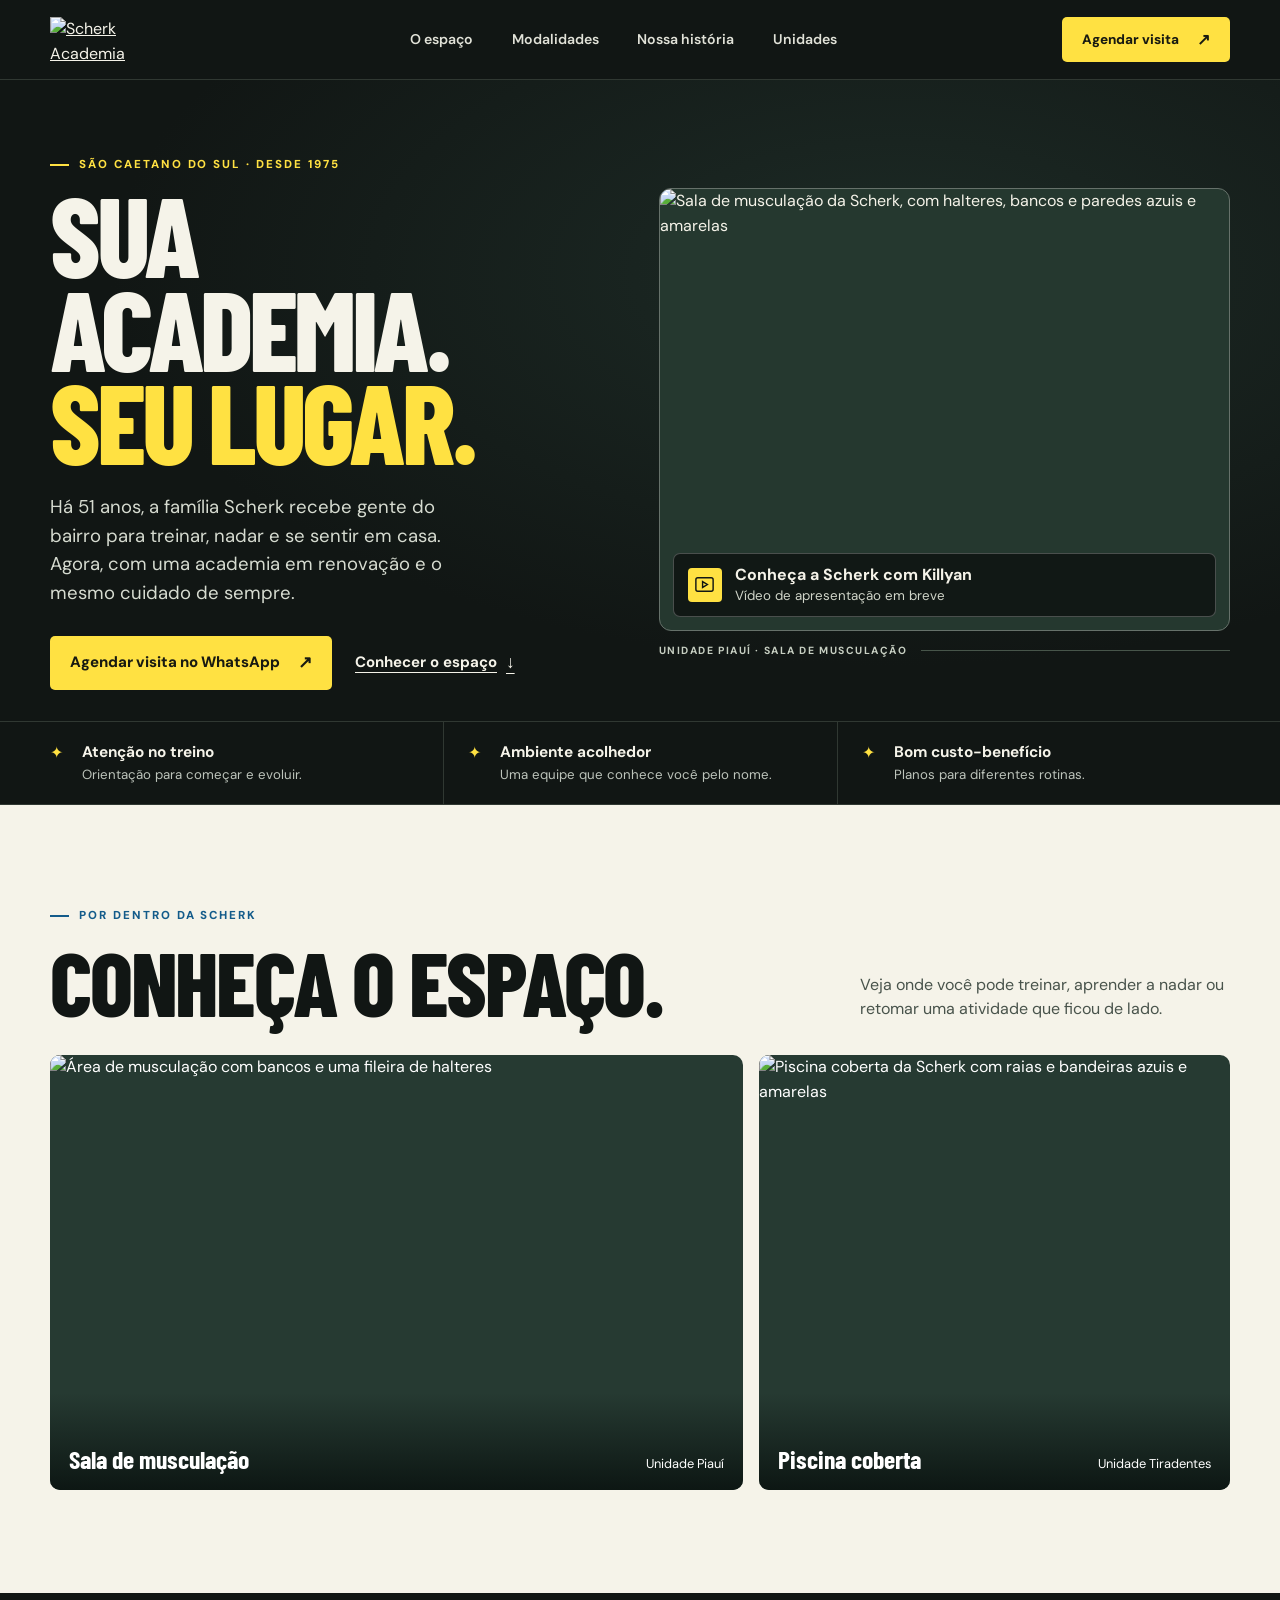
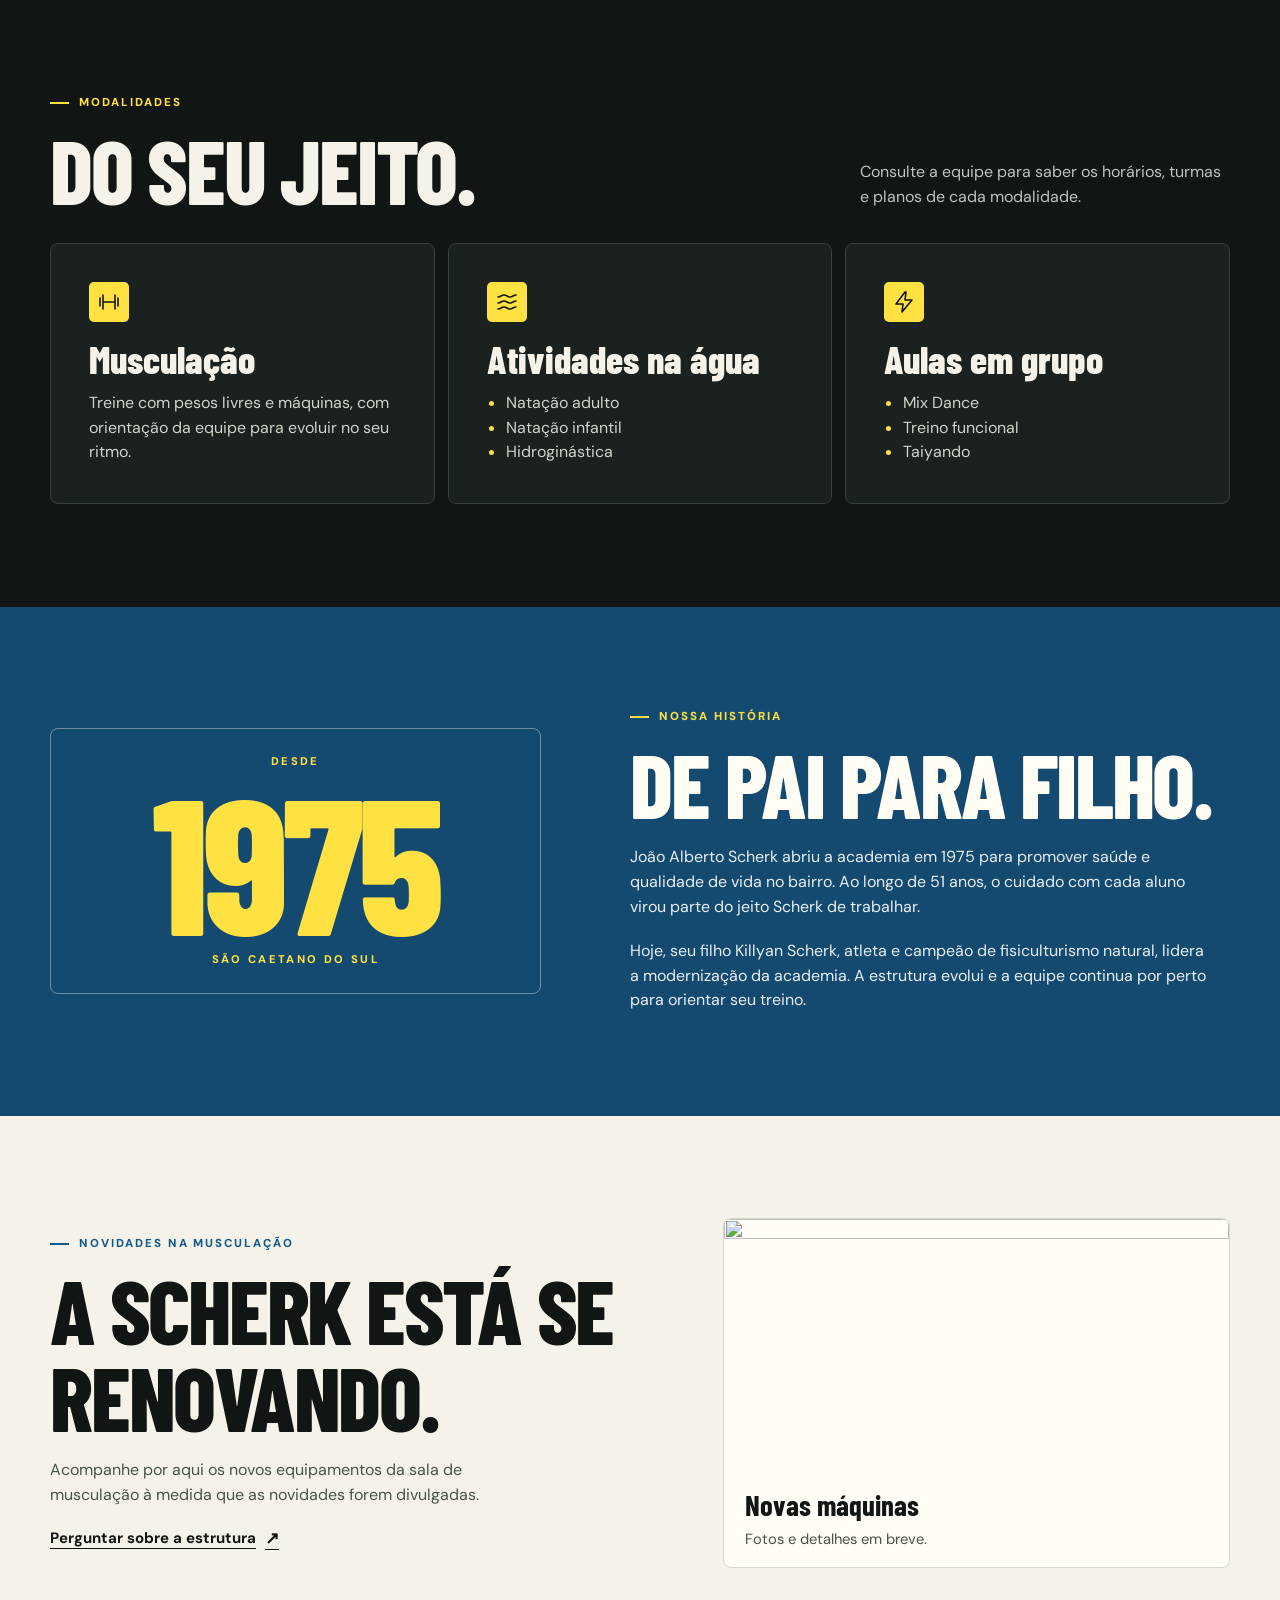
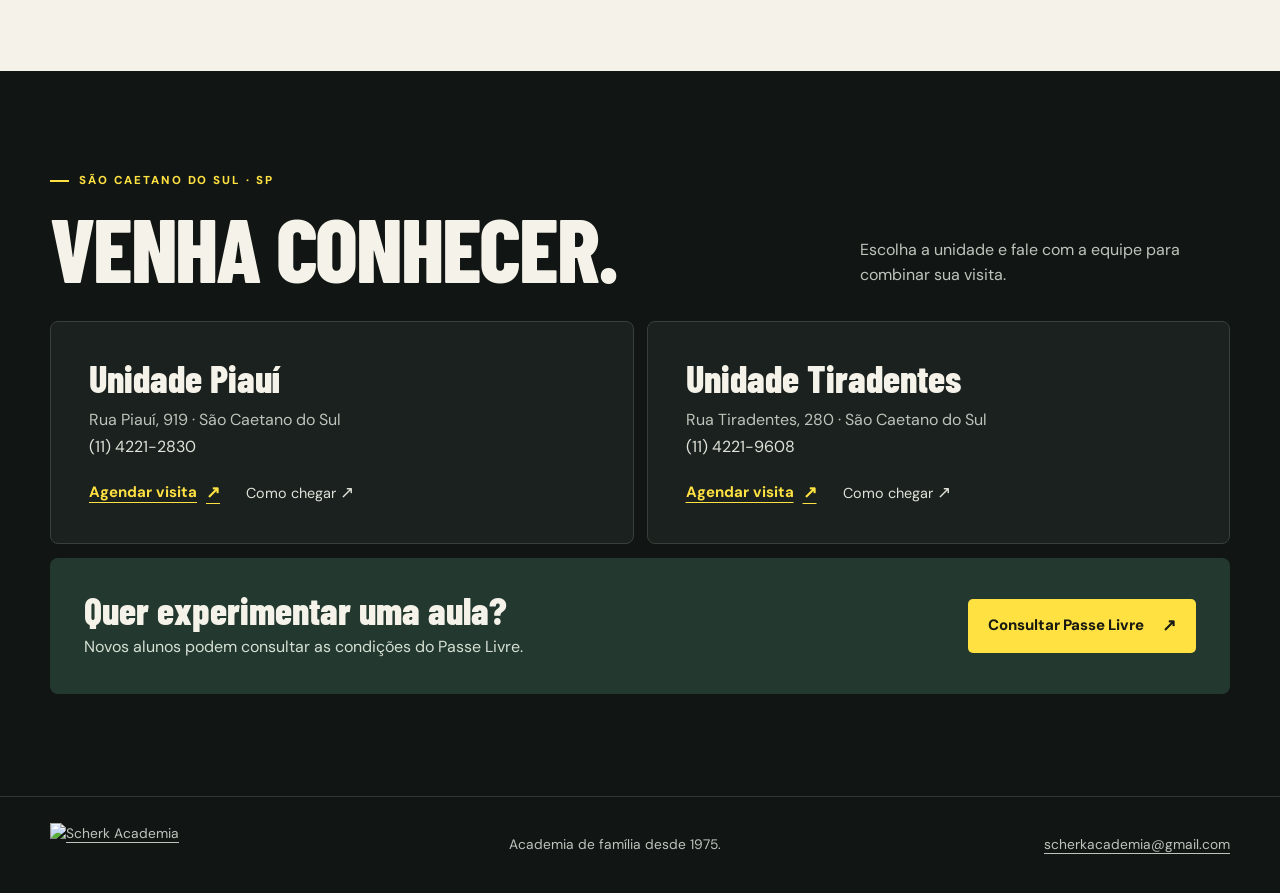
==== index.html @ b75d1e6e "Cria o novo site da Scherk Academia" ====
<!doctype html>
<html lang="pt-BR">
<head>
  <meta charset="utf-8">
  <meta name="viewport" content="width=device-width, initial-scale=1">
  <meta name="theme-color" content="#111614">
  <title>Scherk Academia | Musculação e natação em São Caetano do Sul</title>
  <meta name="description" content="Academia de família em São Caetano do Sul desde 1975. Conheça a musculação, a natação e as aulas da Scherk e agende sua visita pelo WhatsApp.">
  <meta property="og:type" content="website">
  <meta property="og:locale" content="pt_BR">
  <meta property="og:title" content="Scherk Academia | Desde 1975 em São Caetano do Sul">
  <meta property="og:description" content="Uma academia de família que está se renovando. Conheça nossas unidades e agende uma visita.">
  <meta property="og:image" content="https://static.wixstatic.com/media/550420_2402b75ae87f49819c09775527594ab7~mv2.jpg">
  <link rel="icon" href="./assets/favicon.svg" type="image/svg+xml">
  <link rel="preconnect" href="https://static.wixstatic.com">
  <link rel="preconnect" href="https://fonts.googleapis.com">
  <link rel="preconnect" href="https://fonts.gstatic.com" crossorigin>
  <link href="https://fonts.googleapis.com/css2?family=Barlow+Condensed:wght@600;700;800&family=DM+Sans:wght@400;500;600;700&display=swap" rel="stylesheet">
  <link rel="stylesheet" href="./styles.css">
  <script src="./site.js" defer></script>
  <script type="application/ld+json">
  {
    "@context": "https://schema.org",
    "@type": "Organization",
    "name": "Scherk Academia",
    "foundingDate": "1975",
    "telephone": "+55-11-93349-0913",
    "email": "scherkacademia@gmail.com",
    "department": [
      {"@type":"ExerciseGym","name":"Scherk Academia — Unidade Piauí","telephone":"+55-11-4221-2830","address":{"@type":"PostalAddress","streetAddress":"Rua Piauí, 919","addressLocality":"São Caetano do Sul","addressRegion":"SP","addressCountry":"BR"}},
      {"@type":"SportsActivityLocation","name":"Scherk Academia — Unidade Tiradentes","telephone":"+55-11-4221-9608","address":{"@type":"PostalAddress","streetAddress":"Rua Tiradentes, 280","addressLocality":"São Caetano do Sul","addressRegion":"SP","addressCountry":"BR"}}
    ]
  }
  </script>
</head>
<body>
  <a class="skip" href="#conteudo">Pular para o conteúdo</a>
  <header class="header" id="topo">
    <div class="wrap header-inner">
      <a class="brand" href="#topo" aria-label="Scherk Academia, início">
        <img src="https://static.wixstatic.com/media/550420_f7caaea7220e4ee3b00e66db34a24c5b~mv2.png/v1/crop/x_212,y_136,w_1082,h_353/fill/w_350,h_115,al_c,q_85/2.png" width="350" height="115" alt="Scherk Academia">
      </a>
      <nav aria-label="Navegação principal">
        <a href="#espaco">O espaço</a><a href="#modalidades">Modalidades</a><a href="#historia">Nossa história</a><a href="#unidades">Unidades</a>
      </nav>
      <a class="button button-small" href="https://wa.me/5511933490913?text=Oi%21%20Gostaria%20de%20agendar%20uma%20visita%20%C3%A0%20Scherk%20Academia." target="_blank" rel="noopener">Agendar visita <span aria-hidden="true">↗</span></a>
    </div>
  </header>
  <main id="conteudo">
    <section class="hero" aria-labelledby="hero-title">
      <div class="wrap hero-grid">
        <div class="hero-copy">
          <p class="eyebrow"><span></span> São Caetano do Sul · Desde 1975</p>
          <h1 id="hero-title">Sua academia.<br><em>Seu lugar.</em></h1>
          <p class="hero-description">Há 51 anos, a família Scherk recebe gente do bairro para treinar, nadar e se sentir em casa. Agora, com uma academia em renovação e o mesmo cuidado de sempre.</p>
          <div class="hero-actions">
            <a class="button" href="https://wa.me/5511933490913?text=Oi%21%20Gostaria%20de%20agendar%20uma%20visita%20%C3%A0%20Scherk%20Academia." target="_blank" rel="noopener">Agendar visita no WhatsApp <span aria-hidden="true">↗</span></a>
            <a class="text-link" href="#espaco">Conhecer o espaço <span aria-hidden="true">↓</span></a>
          </div>
        </div>
        <div class="hero-visual">
          <div class="hero-frame" id="apresentacao">
            <img class="hero-photo" src="https://static.wixstatic.com/media/550420_2402b75ae87f49819c09775527594ab7~mv2.jpg/v1/fill/w_1280,h_1050,al_c,q_85/academia.jpg" width="1280" height="1050" alt="Sala de musculação da Scherk, com halteres, bancos e paredes azuis e amarelas" fetchpriority="high">
            <!-- Para exibir o vídeo, siga as instruções do README. -->
            <template id="video-template">
              <video class="intro-video" controls playsinline preload="none" poster="https://static.wixstatic.com/media/550420_2402b75ae87f49819c09775527594ab7~mv2.jpg/v1/fill/w_1280,h_1050,al_c,q_85/academia.jpg" aria-label="Apresentação da Scherk Academia com Killyan Scherk"></video>
            </template>
            <div class="video-caption">
              <span class="film-icon" aria-hidden="true"><svg viewBox="0 0 24 24" fill="none" stroke="currentColor" stroke-width="1.5"><rect x="3" y="5" width="18" height="14" rx="2"/><path d="m10 9 5 3-5 3z"/></svg></span>
              <div><strong>Conheça a Scherk com Killyan</strong><small>Vídeo de apresentação em breve</small></div>
            </div>
          </div>
          <div class="frame-label"><span>Unidade Piauí · Sala de musculação</span><span class="frame-rule" aria-hidden="true"></span></div>
        </div>
      </div>
    </section>
    <div class="benefits" aria-label="Diferenciais da Scherk">
      <div class="wrap benefit-grid">
        <div><span aria-hidden="true">✦</span><strong>Atenção no treino</strong><p>Orientação para começar e evoluir.</p></div>
        <div><span aria-hidden="true">✦</span><strong>Ambiente acolhedor</strong><p>Uma equipe que conhece você pelo nome.</p></div>
        <div><span aria-hidden="true">✦</span><strong>Bom custo-benefício</strong><p>Planos para diferentes rotinas.</p></div>
      </div>
    </div>
    <section class="space light section" id="espaco" aria-labelledby="space-title">
      <div class="wrap">
        <div class="section-head">
          <div><p class="eyebrow"><span></span> Por dentro da Scherk</p><h2 id="space-title">Conheça o espaço.</h2></div>
          <p>Veja onde você pode treinar, aprender a nadar ou retomar uma atividade que ficou de lado.</p>
        </div>
        <div class="photo-grid">
          <figure class="photo-card">
            <img src="https://static.wixstatic.com/media/550420_2402b75ae87f49819c09775527594ab7~mv2.jpg/v1/fill/w_1100,h_720,al_c,q_85/musculacao.jpg" width="1100" height="720" loading="lazy" alt="Área de musculação com bancos e uma fileira de halteres">
            <figcaption><strong>Sala de musculação</strong><span>Unidade Piauí</span></figcaption>
          </figure>
          <figure class="photo-card">
            <img src="https://static.wixstatic.com/media/550420_b3ed6f62c8084f2587fec3aef35cc84f~mv2_d_1920_1275_s_2.jpg/v1/fill/w_920,h_720,al_c,q_85/piscina.jpg" width="920" height="720" loading="lazy" alt="Piscina coberta da Scherk com raias e bandeiras azuis e amarelas">
            <figcaption><strong>Piscina coberta</strong><span>Unidade Tiradentes</span></figcaption>
          </figure>
        </div>
      </div>
    </section>
    <section class="section activities" id="modalidades" aria-labelledby="activities-title">
      <div class="wrap">
        <div class="section-head">
          <div><p class="eyebrow"><span></span> Modalidades</p><h2 id="activities-title">Do seu jeito.</h2></div>
          <p>Consulte a equipe para saber os horários, turmas e planos de cada modalidade.</p>
        </div>
        <div class="activity-grid">
          <article><div class="activity-icon" aria-hidden="true"><svg viewBox="0 0 24 24" fill="none" stroke="currentColor" stroke-width="1.6" stroke-linecap="round" stroke-linejoin="round"><path d="M6 5v14M3 8v8m15-11v14m3-11v8M6 12h12"/></svg></div><h3>Musculação</h3><p>Treine com pesos livres e máquinas, com orientação da equipe para evoluir no seu ritmo.</p></article>
          <article><div class="activity-icon" aria-hidden="true"><svg viewBox="0 0 24 24" fill="none" stroke="currentColor" stroke-width="1.6" stroke-linecap="round"><path d="M3 7c3 0 3-2 6-2s3 2 6 2 3-2 6-2M3 13c3 0 3-2 6-2s3 2 6 2 3-2 6-2M3 19c3 0 3-2 6-2s3 2 6 2 3-2 6-2"/></svg></div><h3>Atividades na água</h3><ul><li>Natação adulto</li><li>Natação infantil</li><li>Hidroginástica</li></ul></article>
          <article><div class="activity-icon" aria-hidden="true"><svg viewBox="0 0 24 24" fill="none" stroke="currentColor" stroke-width="1.6" stroke-linecap="round" stroke-linejoin="round"><path d="m13 2-9 12h7l-1 8 10-12h-7l1-8z"/></svg></div><h3>Aulas em grupo</h3><ul><li>Mix Dance</li><li>Treino funcional</li><li>Taiyando</li></ul></article>
        </div>
      </div>
    </section>
    <section class="section story" id="historia" aria-labelledby="story-title">
      <div class="wrap story-grid">
        <div class="heritage"><span>Desde</span><strong>1975</strong><span>São Caetano do Sul</span></div>
        <div>
          <p class="eyebrow"><span></span> Nossa história</p>
          <h2 id="story-title">De pai para filho.</h2>
          <p>João Alberto Scherk abriu a academia em 1975 para promover saúde e qualidade de vida no bairro. Ao longo de 51 anos, o cuidado com cada aluno virou parte do jeito Scherk de trabalhar.</p>
          <p>Hoje, seu filho Killyan Scherk, atleta e campeão de fisiculturismo natural, lidera a modernização da academia. A estrutura evolui e a equipe continua por perto para orientar seu treino.</p>
        </div>
      </div>
    </section>
    <section class="section equipment light" id="novidades" aria-labelledby="equipment-title">
      <div class="wrap equipment-grid">
        <div>
          <p class="eyebrow"><span></span> Novidades na musculação</p>
          <h2 id="equipment-title">A Scherk está se renovando.</h2>
          <p>Acompanhe por aqui os novos equipamentos da sala de musculação à medida que as novidades forem divulgadas.</p>
          <a class="text-link" href="https://wa.me/5511933490913?text=Oi%21%20Gostaria%20de%20saber%20mais%20sobre%20a%20estrutura%20de%20muscula%C3%A7%C3%A3o%20da%20Scherk." target="_blank" rel="noopener">Perguntar sobre a estrutura <span aria-hidden="true">↗</span></a>
        </div>
        <div class="equipment-panel" id="equipamentos">
          <img src="https://static.wixstatic.com/media/550420_d03444b0e88745529cc63518e1db0a10~mv2_d_1920_1275_s_2.jpg/v1/fill/w_900,h_560,al_c,q_85/scherk.jpg" width="900" height="560" loading="lazy" alt="">
          <div><strong>Novas máquinas</strong><p>Fotos e detalhes em breve.</p></div>
        </div>
      </div>
    </section>
    <section class="section locations" id="unidades" aria-labelledby="locations-title">
      <div class="wrap">
        <div class="section-head">
          <div><p class="eyebrow"><span></span> São Caetano do Sul · SP</p><h2 id="locations-title">Venha conhecer.</h2></div>
          <p>Escolha a unidade e fale com a equipe para combinar sua visita.</p>
        </div>
        <div class="location-grid">
          <article><h3>Unidade Piauí</h3><p>Rua Piauí, 919 · São Caetano do Sul</p><a class="phone" href="tel:+551142212830">(11) 4221-2830</a><div><a class="text-link" href="https://wa.me/5511933490913?text=Oi%21%20Gostaria%20de%20agendar%20uma%20visita%20%C3%A0%20Unidade%20Piau%C3%AD%20da%20Scherk." target="_blank" rel="noopener">Agendar visita <span aria-hidden="true">↗</span></a><a class="map" href="https://www.google.com/maps/search/?api=1&amp;query=Scherk%20Academia%2C%20Rua%20Piau%C3%AD%20919%2C%20S%C3%A3o%20Caetano%20do%20Sul" target="_blank" rel="noopener">Como chegar <span aria-hidden="true">↗</span></a></div></article>
          <article><h3>Unidade Tiradentes</h3><p>Rua Tiradentes, 280 · São Caetano do Sul</p><a class="phone" href="tel:+551142219608">(11) 4221-9608</a><div><a class="text-link" href="https://wa.me/5511933490913?text=Oi%21%20Gostaria%20de%20agendar%20uma%20visita%20%C3%A0%20Unidade%20Tiradentes%20da%20Scherk." target="_blank" rel="noopener">Agendar visita <span aria-hidden="true">↗</span></a><a class="map" href="https://www.google.com/maps/search/?api=1&amp;query=Scherk%20Nata%C3%A7%C3%A3o%2C%20Rua%20Tiradentes%20280%2C%20S%C3%A3o%20Caetano%20do%20Sul" target="_blank" rel="noopener">Como chegar <span aria-hidden="true">↗</span></a></div></article>
        </div>
        <div class="pass" id="passe-livre"><div><h3>Quer experimentar uma aula?</h3><p>Novos alunos podem consultar as condições do Passe Livre.</p></div><a class="button" href="https://wa.me/5511933490913?text=Oi%21%20Gostaria%20de%20saber%20como%20funciona%20o%20Passe%20Livre%20da%20Scherk%20Academia." target="_blank" rel="noopener">Consultar Passe Livre <span aria-hidden="true">↗</span></a></div>
      </div>
    </section>
  </main>
  <footer>
    <div class="wrap footer-inner">
      <a class="brand" href="#topo" aria-label="Scherk Academia, voltar ao topo"><img src="https://static.wixstatic.com/media/550420_f7caaea7220e4ee3b00e66db34a24c5b~mv2.png/v1/crop/x_212,y_136,w_1082,h_353/fill/w_350,h_115,al_c,q_85/2.png" width="350" height="115" alt="Scherk Academia"></a>
      <p>Academia de família desde 1975.</p>
      <a href="mailto:scherkacademia@gmail.com">scherkacademia@gmail.com</a>
    </div>
  </footer>
  <aside class="mobile-visit" aria-label="Contato rápido">
    <a class="button" href="https://wa.me/5511933490913?text=Oi%21%20Gostaria%20de%20agendar%20uma%20visita%20%C3%A0%20Scherk%20Academia." target="_blank" rel="noopener">Agendar visita no WhatsApp <span aria-hidden="true">↗</span></a>
  </aside>
</body>
</html>
---- styles.css ----
:root {
  color-scheme: light;
  --ink: #111614;
  --ink-raised: #1a211e;
  --cream: #f5f3e9;
  --yellow: #ffe142;
  --blue: #135b8a;
  --muted: #bdc4bb;
  --body: "DM Sans", Arial, sans-serif;
  --display: "Barlow Condensed", "Arial Narrow", "Arial Black", sans-serif;
}

*, *::before, *::after { box-sizing: border-box; }
html { scroll-behavior: smooth; }
body { margin: 0; color: var(--cream); background: var(--ink); font-family: var(--body); line-height: 1.55; }
a { color: inherit; }
img, video { display: block; max-width: 100%; }
h1, h2, h3, p, figure { margin: 0; }
h1, h2, h3 { line-height: .97; font-family: var(--display); font-weight: 800; }
h1, h2 { text-transform: uppercase; }
h2 { font-size: clamp(3.05rem, 7vw, 6.1rem); letter-spacing: -.025em; }
h3 { font-size: clamp(1.8rem, 3vw, 2.45rem); }
section[id] { scroll-margin-top: 85px; }
:focus-visible { outline: 3px solid #399de3; outline-offset: 5px; }
.wrap { width: min(100% - 100px, 1330px); margin-inline: auto; }
.skip { position: fixed; inset: 12px auto auto 12px; z-index: 10; transform: translateY(-150%); padding: 10px 16px; background: var(--yellow); color: var(--ink); }
.skip:focus { transform: none; }

.header { position: sticky; top: 0; z-index: 4; background: var(--ink); border-bottom: 1px solid #303832; }
.header-inner { min-height: 79px; display: flex; align-items: center; justify-content: space-between; gap: 28px; }
.brand { display: inline-flex; align-items: center; flex: 0 0 auto; }
.brand img { width: 135px; height: auto; }
nav { display: flex; align-items: center; gap: clamp(20px, 3vw, 48px); }
nav a { color: #e1e2d8; font-weight: 600; font-size: .88rem; text-decoration: none; white-space: nowrap; }
nav a:hover { color: var(--yellow); }
.button { display: inline-flex; justify-content: center; align-items: center; gap: 18px; min-height: 54px; padding: 12px 20px; border-radius: 5px; background: var(--yellow); color: #181a11; font-weight: 800; font-size: .94rem; text-decoration: none; transition: background .2s ease, transform .2s ease; }
.button:hover { background: #ffed85; transform: translateY(-2px); }
.button span, .text-link span, .map span { font-family: Arial, sans-serif; font-size: 1.15em; line-height: 1; }
.button-small { min-height: 43px; font-size: .85rem; }
.text-link { display: inline-flex; align-items: center; gap: 9px; width: fit-content; color: inherit; text-decoration-color: currentColor; text-underline-offset: 5px; font-weight: 700; font-size: .94rem; }
.text-link:hover { text-decoration-thickness: 2px; }

.hero { padding: clamp(50px, 6vw, 93px) 0 31px; background: radial-gradient(ellipse at 70% 30%, #1d2b26 0%, var(--ink) 62%); }
.hero-grid { display: grid; grid-template-columns: minmax(0, .97fr) minmax(0, 1.03fr); gap: clamp(30px, 5.5vw, 88px); align-items: center; }
.eyebrow { display: flex; align-items: center; gap: 10px; margin-bottom: 15px; color: var(--yellow); font-size: .72rem; font-weight: 800; line-height: 1.35; letter-spacing: .17em; text-transform: uppercase; }
.eyebrow > span { display: block; flex: 0 0 19px; height: 2px; background: currentColor; }
.hero h1 { font-size: clamp(4.3rem, 8.7vw, 9rem); letter-spacing: -.038em; line-height: .84; }
.hero h1 em { color: var(--yellow); font-style: normal; }
.hero-description { max-width: 435px; margin-top: 25px; color: #d6dbd0; font-size: clamp(1rem, 1.5vw, 1.16rem); }
.hero-actions { display: flex; align-items: center; flex-wrap: wrap; gap: 19px 23px; margin-top: 28px; }
.hero-frame { position: relative; display: grid; aspect-ratio: 1.29; overflow: hidden; border: 1px solid #66716a; border-radius: 12px; background: #25382f; isolation: isolate; }
.hero-photo, .intro-video { width: 100%; height: 100%; object-fit: cover; grid-area: 1 / 1; }
.hero-photo { object-position: 52% 51%; }
.intro-video { object-fit: contain; background: #0b100d; }
.video-caption { position: absolute; inset: auto 13px 13px; display: flex; align-items: center; gap: 13px; padding: 11px 14px; color: var(--cream); background: #111614ed; border: 1px solid #ffffff3d; border-radius: 7px; line-height: 1.25; }
.film-icon { flex: 0 0 34px; display: grid; place-items: center; width: 34px; height: 34px; border-radius: 4px; background: var(--yellow); color: var(--ink); }
.film-icon svg { width: 23px; height: 23px; }
.video-caption strong, .video-caption small { display: block; }
.video-caption small { margin-top: 3px; color: #d0d5c9; }
.frame-label { display: flex; align-items: center; gap: 13px; margin-top: 12px; color: #c7cfc2; text-transform: uppercase; font-size: .65rem; letter-spacing: .15em; font-weight: 700; }
.frame-rule { flex: 1; height: 1px; background: #47554a; }

.benefits { border-block: 1px solid #303832; }
.benefit-grid { display: grid; grid-template-columns: repeat(3, minmax(0, 1fr)); }
.benefit-grid > div { display: grid; grid-template-columns: 20px 1fr; align-content: center; gap: 0 12px; padding: 19px 20px 19px 0; }
.benefit-grid > div + div { padding-left: 24px; border-left: 1px solid #303832; }
.benefit-grid span { grid-row: span 2; color: var(--yellow); }
.benefit-grid strong { font-size: .96rem; }
.benefit-grid p { grid-column: 2; color: var(--muted); font-size: .83rem; }

.section { padding-block: clamp(62px, 8vw, 119px); }
.light { color: var(--ink); background: var(--cream); }
.light .eyebrow { color: var(--blue); }
.section-head { display: grid; grid-template-columns: minmax(0, 1.25fr) minmax(0, .75fr); align-items: end; gap: 20px 45px; margin-bottom: 30px; }
.section-head > p { max-width: 370px; margin: 0 0 3px auto; color: var(--muted); }
.light .section-head > p, .light p:not(.eyebrow) { color: #48534b; }
.photo-grid { display: grid; grid-template-columns: 1.25fr .85fr; gap: 16px; }
.photo-card { position: relative; min-width: 0; min-height: clamp(240px, 34vw, 466px); isolation: isolate; overflow: hidden; border-radius: 10px; background: #263a32; color: #fff; }
.photo-card img { position: absolute; width: 100%; height: 100%; object-fit: cover; }
.photo-card figcaption { position: absolute; inset: auto 0 0; display: flex; justify-content: space-between; align-items: end; flex-wrap: wrap; gap: 5px 12px; padding: 52px 19px 17px; background: linear-gradient(transparent, #0b1411ed); }
.photo-card strong { font-family: var(--display); font-size: 1.6rem; line-height: 1.1; }
.photo-card figcaption span { font-size: .8rem; }

.activity-grid, .location-grid { display: grid; grid-template-columns: repeat(3, minmax(0, 1fr)); gap: 13px; }
.activity-grid article, .location-grid article { padding: clamp(21px, 3vw, 38px); background: var(--ink-raised); border: 1px solid #374139; border-radius: 8px; }
.activity-icon { display: grid; place-items: center; width: 40px; height: 40px; margin-bottom: 19px; border-radius: 5px; background: var(--yellow); color: var(--ink); }
.activity-icon svg { width: 24px; height: 24px; }
.activity-grid p, .activity-grid ul { margin: 13px 0 0; color: #d0d4c8; }
.activity-grid ul { padding-left: 19px; }
.activity-grid li::marker { color: var(--yellow); }
.story { background: #154a70; color: #fffdf4; }
.story-grid { display: grid; grid-template-columns: minmax(0, .9fr) minmax(0, 1.1fr); align-items: center; gap: clamp(28px, 7vw, 105px); }
.heritage { min-height: 260px; display: grid; align-content: center; justify-items: center; padding: 24px; border: 1px solid #ffffff60; border-radius: 8px; text-transform: uppercase; color: var(--yellow); }
.heritage strong { font: 800 clamp(6.3rem, 15vw, 14rem)/.78 var(--display); letter-spacing: -.03em; }
.heritage span { font-size: .7rem; letter-spacing: .21em; font-weight: 800; }
.heritage span:first-child { margin-bottom: 14px; }
.heritage span:last-child { margin-top: 17px; }
.story p:not(.eyebrow) { max-width: 53ch; margin-top: 19px; color: #e8eff4; }
.equipment-grid { display: grid; grid-template-columns: minmax(0, 1.08fr) minmax(0, .92fr); align-items: center; gap: clamp(30px, 6vw, 90px); }
.equipment-grid > div:first-child > p:not(.eyebrow) { margin-block: 18px; max-width: 45ch; }
.equipment-panel { overflow: hidden; border: 1px solid #d6d7cb; border-radius: 8px; background: #fffdf5; }
.equipment-panel img { width: 100%; height: auto; aspect-ratio: 2; object-fit: cover; }
.equipment-panel > div { padding: 17px 21px; }
.equipment-panel strong { font-family: var(--display); font-size: 1.8rem; line-height: 1.1; }
.equipment-panel p { margin-top: 4px; font-size: .92rem; }
.location-grid { grid-template-columns: repeat(2, minmax(0, 1fr)); }
.location-grid p { margin: 11px 0 2px; color: var(--muted); }
.phone { color: #e0e2d9; text-decoration: none; }
.phone:hover { text-decoration: underline; }
.location-grid article > div { display: flex; flex-wrap: wrap; align-items: center; gap: 12px 26px; margin-top: 22px; }
.location-grid .text-link { color: var(--yellow); }
.map { color: #e0e2d9; text-decoration: none; font-size: .9rem; }
.map:hover { text-decoration: underline; }
.pass { display: flex; align-items: center; justify-content: space-between; flex-wrap: wrap; gap: 18px; margin-top: 14px; padding: clamp(20px, 3vw, 34px); background: #23382f; border-radius: 8px; }
.pass p { margin-top: 6px; color: #d6e0d4; }
footer { border-top: 1px solid #303832; }
.footer-inner { display: flex; align-items: center; justify-content: space-between; flex-wrap: wrap; gap: 12px 30px; min-height: 96px; padding-block: 16px; color: var(--muted); font-size: .86rem; }
.footer-inner a { text-underline-offset: 4px; }
.mobile-visit { display: none; }

@media (max-width: 1000px) {
  .wrap { width: calc(100% - 64px); }
  .hero-grid { gap: 30px; }
  .hero h1 { font-size: clamp(4rem, 9.1vw, 6.25rem); }
}
@media (max-width: 760px) {
  section[id] { scroll-margin-top: 72px; }
  .wrap { width: calc(100% - 36px); }
  .header-inner { min-height: 62px; }
  .brand img { width: 112px; }
  nav { display: none; }
  .button-small { padding-inline: 12px; gap: 8px; }
  .hero { padding-top: 46px; padding-bottom: 19px; }
  .hero-grid, .section-head, .story-grid, .equipment-grid { grid-template-columns: 1fr; }
  .hero-grid { gap: 27px; }
  .hero h1 { font-size: clamp(3.7rem, 12.4vw, 5.85rem); }
  .hero-description { margin-top: 18px; }
  .hero-actions { margin-top: 21px; gap: 13px 19px; }
  .hero-frame { aspect-ratio: 1.4; }
  .benefit-grid { grid-template-columns: 1fr; }
  .benefit-grid > div { padding: 12px 0; }
  .benefit-grid > div + div { padding-left: 0; border-left: 0; border-top: 1px solid #303832; }
  .section-head > p { margin-left: 0; }
  .photo-grid, .activity-grid, .location-grid { grid-template-columns: 1fr; }
  .photo-card { min-height: 245px; }
  .heritage { min-height: 175px; order: 2; }
  .mobile-visit { position: fixed; inset: auto 0 0; z-index: 3; display: block; padding: 8px 18px calc(8px + env(safe-area-inset-bottom)); border-top: 1px solid #384139; background: var(--ink); }
  .mobile-visit .button { width: 100%; min-height: 44px; }
  body { padding-bottom: calc(62px + env(safe-area-inset-bottom)); }
}
@media (prefers-reduced-motion: reduce) {
  html { scroll-behavior: auto; }
  *, *::before, *::after { transition: none !important; }
}
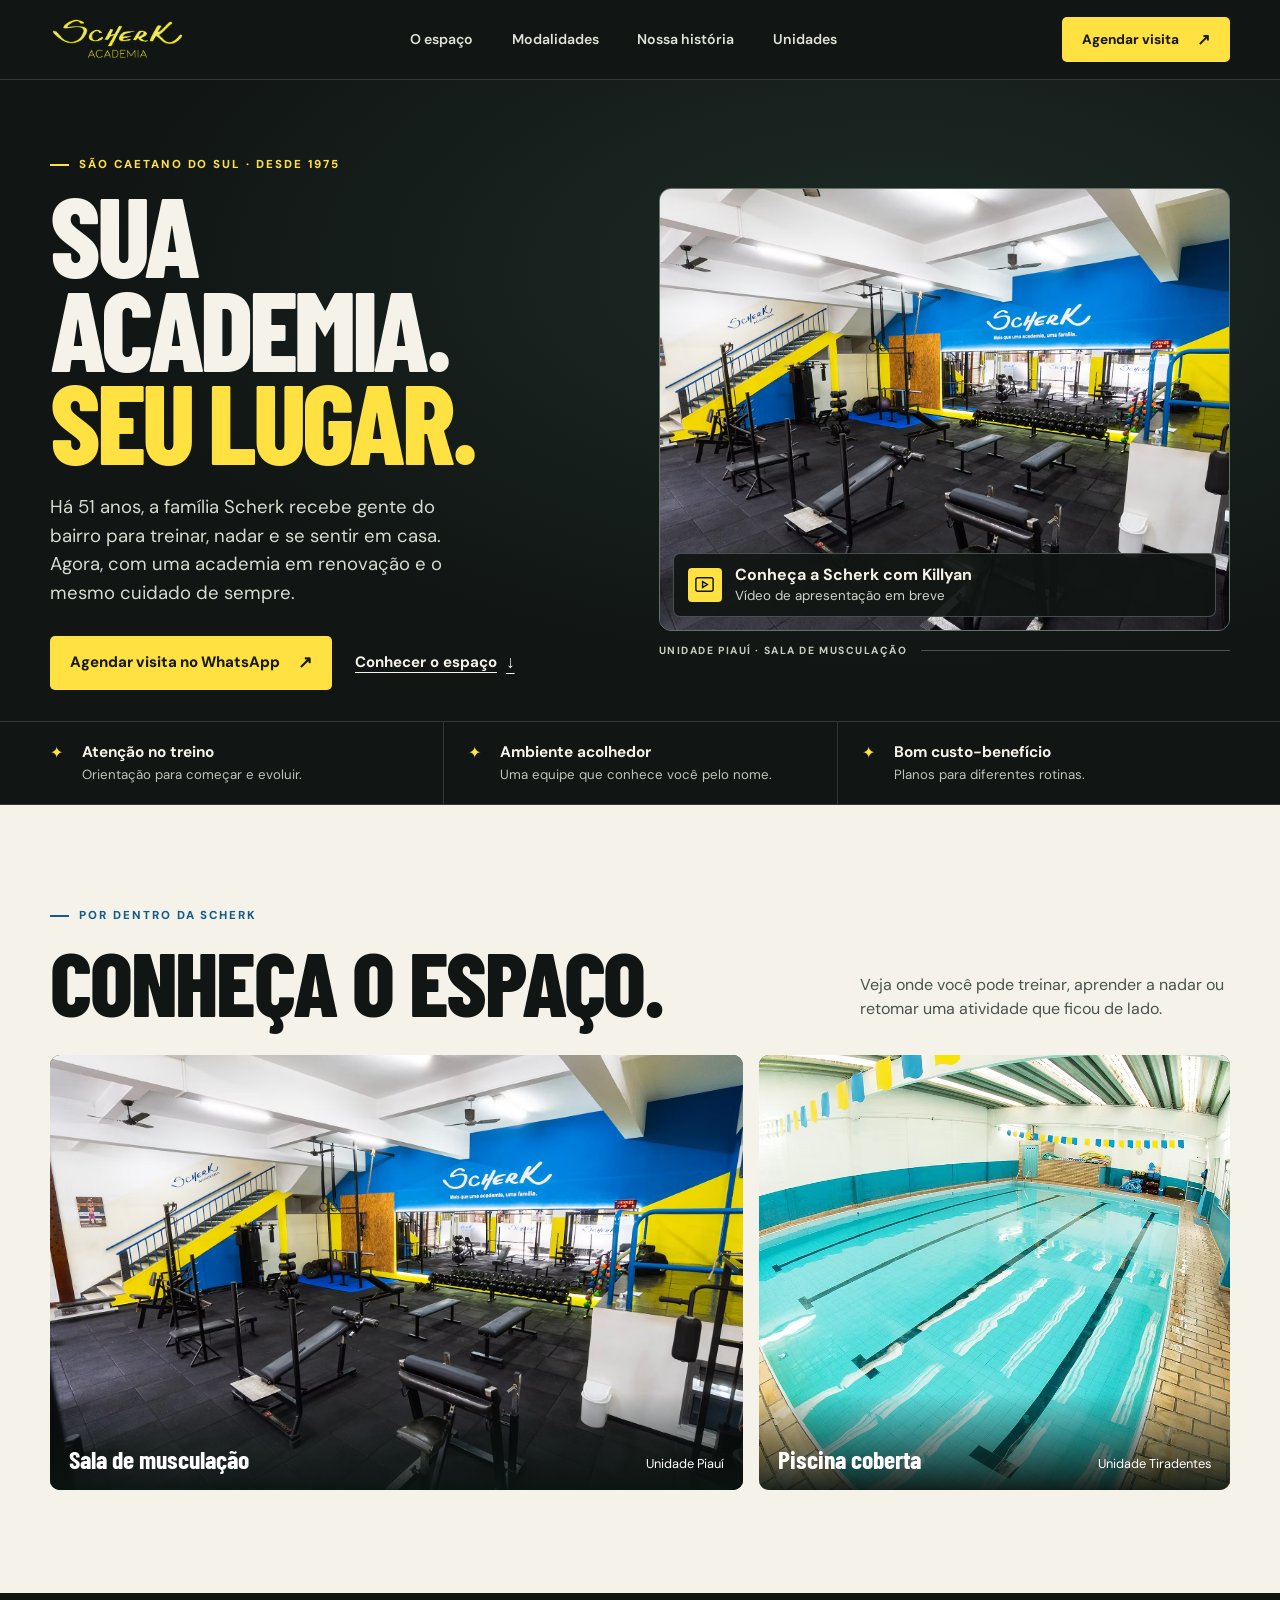
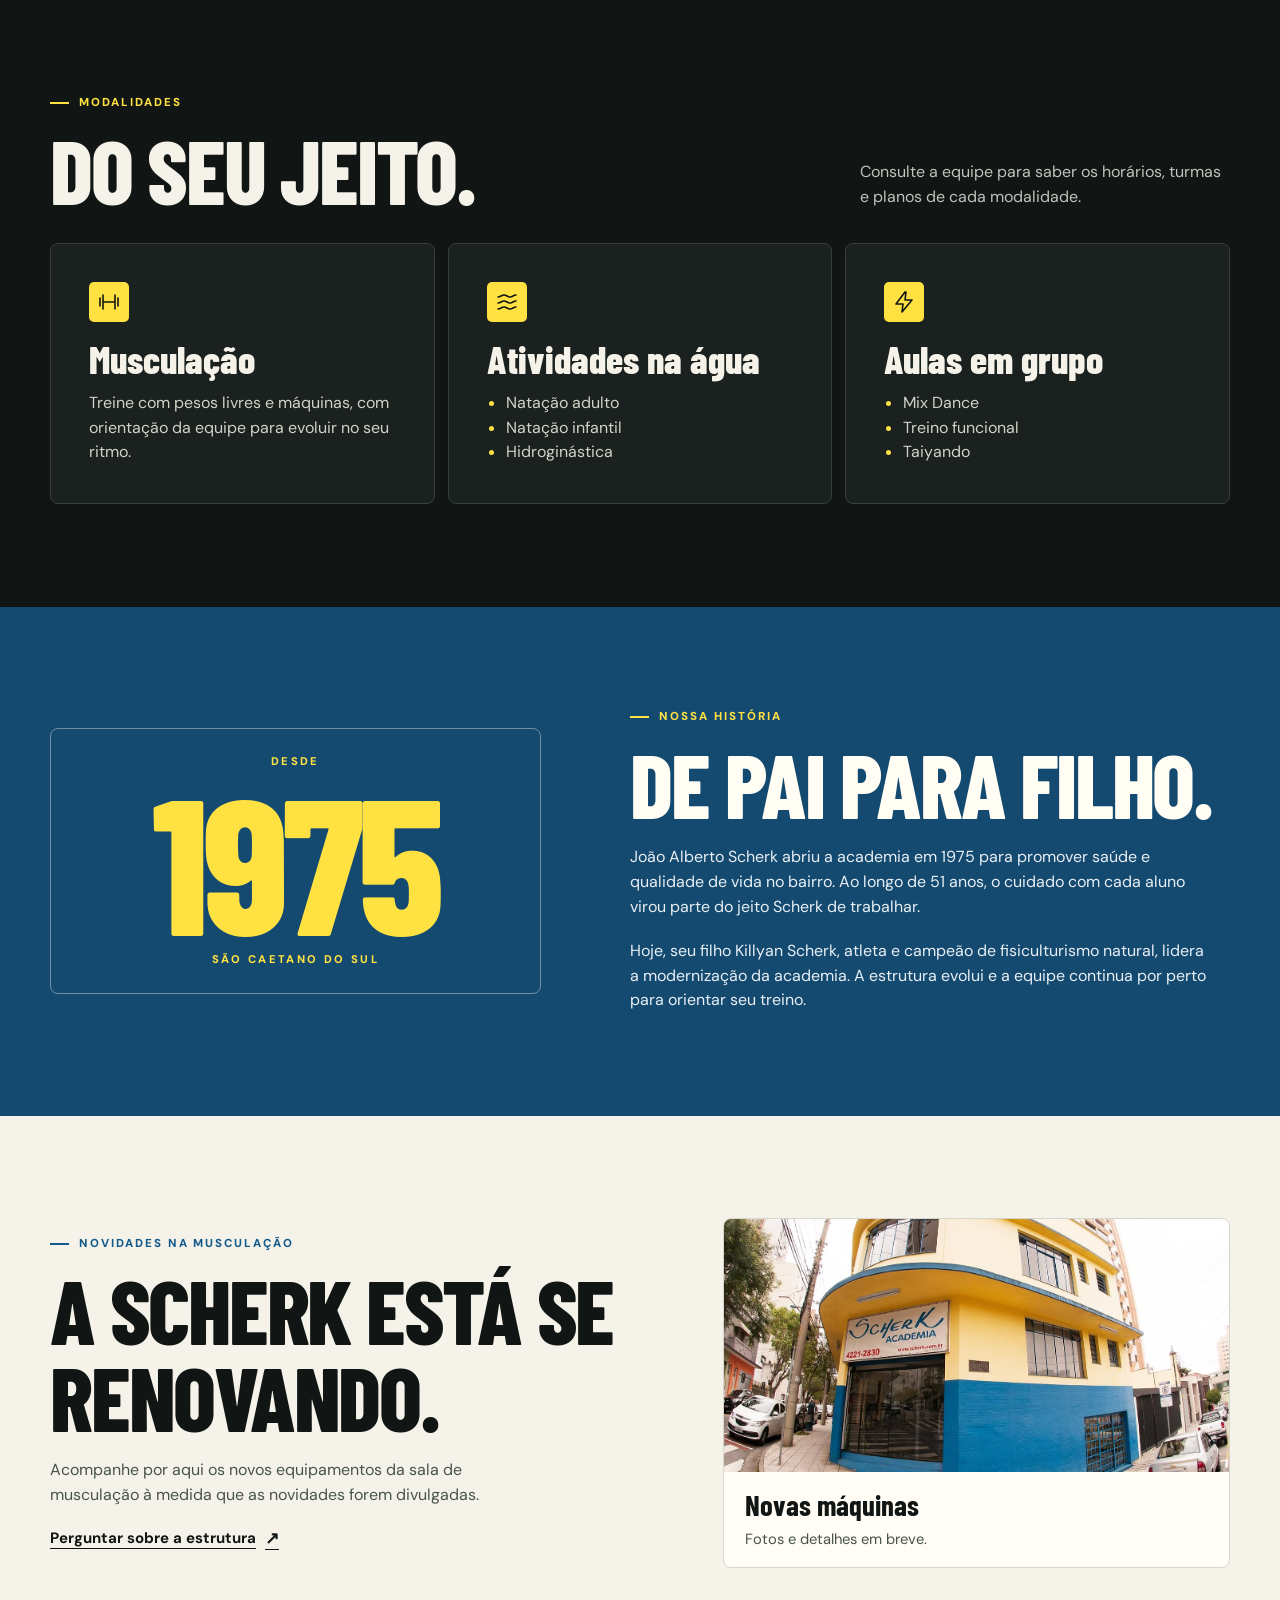
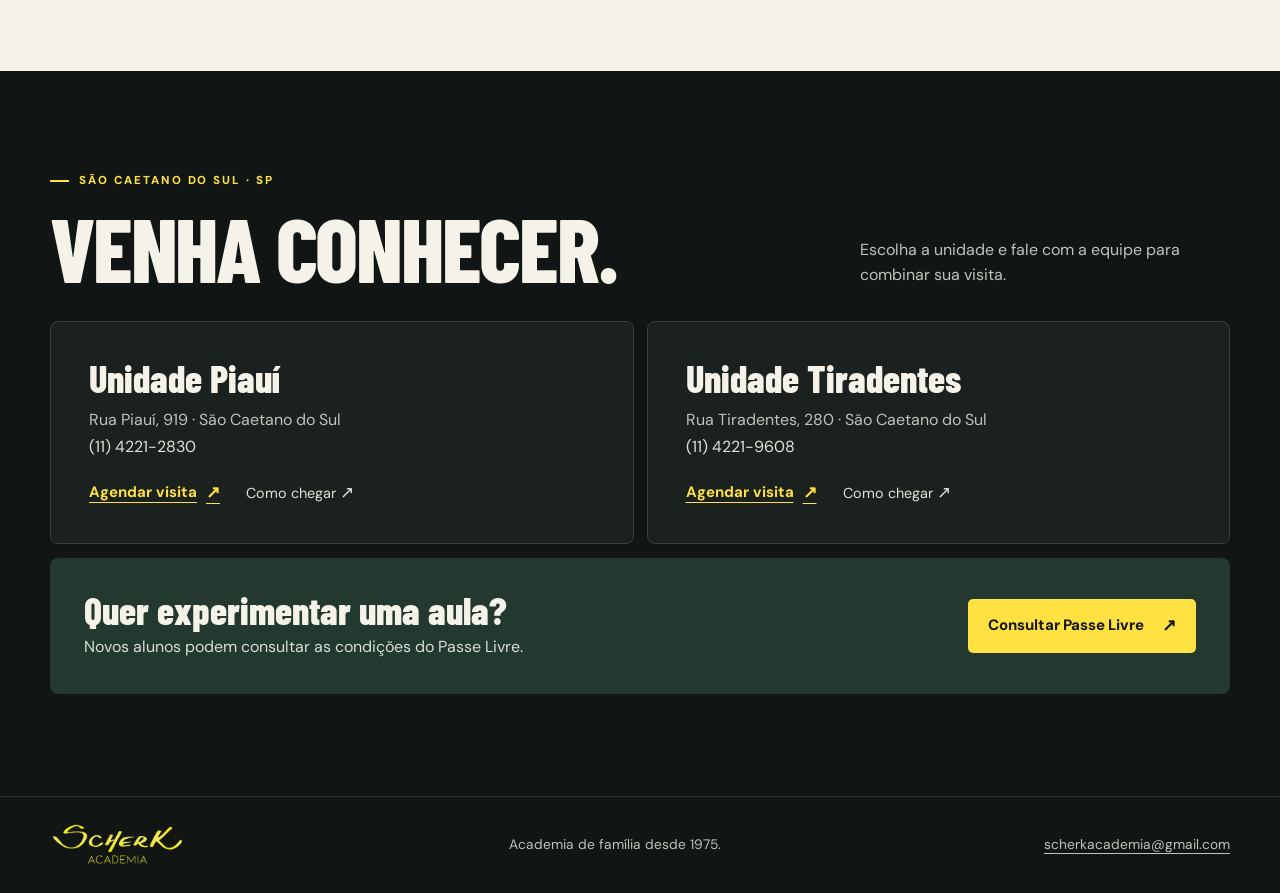
==== commit f4d0c3e0: "Hospeda fotos e logo da Scherk no GitHub Pages" ====
--- a/index.html
+++ b/index.html
@@ -10,9 +10,8 @@
   <meta property="og:locale" content="pt_BR">
   <meta property="og:title" content="Scherk Academia | Desde 1975 em São Caetano do Sul">
   <meta property="og:description" content="Uma academia de família que está se renovando. Conheça nossas unidades e agende uma visita.">
-  <meta property="og:image" content="https://static.wixstatic.com/media/550420_2402b75ae87f49819c09775527594ab7~mv2.jpg">
+  <meta property="og:image" content="https://www.scherkacademia.com.br/assets/compartilhamento.jpg">
   <link rel="icon" href="./assets/favicon.svg" type="image/svg+xml">
-  <link rel="preconnect" href="https://static.wixstatic.com">
   <link rel="preconnect" href="https://fonts.googleapis.com">
   <link rel="preconnect" href="https://fonts.gstatic.com" crossorigin>
   <link href="https://fonts.googleapis.com/css2?family=Barlow+Condensed:wght@600;700;800&family=DM+Sans:wght@400;500;600;700&display=swap" rel="stylesheet">
@@ -38,7 +37,7 @@
   <header class="header" id="topo">
     <div class="wrap header-inner">
       <a class="brand" href="#topo" aria-label="Scherk Academia, início">
-        <img src="https://static.wixstatic.com/media/550420_f7caaea7220e4ee3b00e66db34a24c5b~mv2.png/v1/crop/x_212,y_136,w_1082,h_353/fill/w_350,h_115,al_c,q_85/2.png" width="350" height="115" alt="Scherk Academia">
+        <img src="./assets/logo.avif" width="350" height="115" alt="Scherk Academia">
       </a>
       <nav aria-label="Navegação principal">
         <a href="#espaco">O espaço</a><a href="#modalidades">Modalidades</a><a href="#historia">Nossa história</a><a href="#unidades">Unidades</a>
@@ -60,10 +59,10 @@
         </div>
         <div class="hero-visual">
           <div class="hero-frame" id="apresentacao">
-            <img class="hero-photo" src="https://static.wixstatic.com/media/550420_2402b75ae87f49819c09775527594ab7~mv2.jpg/v1/fill/w_1280,h_1050,al_c,q_85/academia.jpg" width="1280" height="1050" alt="Sala de musculação da Scherk, com halteres, bancos e paredes azuis e amarelas" fetchpriority="high">
+            <img class="hero-photo" src="./assets/musculacao.avif" width="1280" height="1050" alt="Sala de musculação da Scherk, com halteres, bancos e paredes azuis e amarelas" fetchpriority="high">
             <!-- Para exibir o vídeo, siga as instruções do README. -->
             <template id="video-template">
-              <video class="intro-video" controls playsinline preload="none" poster="https://static.wixstatic.com/media/550420_2402b75ae87f49819c09775527594ab7~mv2.jpg/v1/fill/w_1280,h_1050,al_c,q_85/academia.jpg" aria-label="Apresentação da Scherk Academia com Killyan Scherk"></video>
+              <video class="intro-video" controls playsinline preload="none" poster="./assets/musculacao.avif" aria-label="Apresentação da Scherk Academia com Killyan Scherk"></video>
             </template>
             <div class="video-caption">
               <span class="film-icon" aria-hidden="true"><svg viewBox="0 0 24 24" fill="none" stroke="currentColor" stroke-width="1.5"><rect x="3" y="5" width="18" height="14" rx="2"/><path d="m10 9 5 3-5 3z"/></svg></span>
@@ -89,11 +88,11 @@
         </div>
         <div class="photo-grid">
           <figure class="photo-card">
-            <img src="https://static.wixstatic.com/media/550420_2402b75ae87f49819c09775527594ab7~mv2.jpg/v1/fill/w_1100,h_720,al_c,q_85/musculacao.jpg" width="1100" height="720" loading="lazy" alt="Área de musculação com bancos e uma fileira de halteres">
+            <img src="./assets/musculacao.avif" width="1100" height="720" loading="lazy" alt="Área de musculação com bancos e uma fileira de halteres">
             <figcaption><strong>Sala de musculação</strong><span>Unidade Piauí</span></figcaption>
           </figure>
           <figure class="photo-card">
-            <img src="https://static.wixstatic.com/media/550420_b3ed6f62c8084f2587fec3aef35cc84f~mv2_d_1920_1275_s_2.jpg/v1/fill/w_920,h_720,al_c,q_85/piscina.jpg" width="920" height="720" loading="lazy" alt="Piscina coberta da Scherk com raias e bandeiras azuis e amarelas">
+            <img src="./assets/piscina.avif" width="920" height="720" loading="lazy" alt="Piscina coberta da Scherk com raias e bandeiras azuis e amarelas">
             <figcaption><strong>Piscina coberta</strong><span>Unidade Tiradentes</span></figcaption>
           </figure>
         </div>
@@ -132,7 +131,7 @@
           <a class="text-link" href="https://wa.me/5511933490913?text=Oi%21%20Gostaria%20de%20saber%20mais%20sobre%20a%20estrutura%20de%20muscula%C3%A7%C3%A3o%20da%20Scherk." target="_blank" rel="noopener">Perguntar sobre a estrutura <span aria-hidden="true">↗</span></a>
         </div>
         <div class="equipment-panel" id="equipamentos">
-          <img src="https://static.wixstatic.com/media/550420_d03444b0e88745529cc63518e1db0a10~mv2_d_1920_1275_s_2.jpg/v1/fill/w_900,h_560,al_c,q_85/scherk.jpg" width="900" height="560" loading="lazy" alt="">
+          <img src="./assets/equipamentos.avif" width="900" height="560" loading="lazy" alt="">
           <div><strong>Novas máquinas</strong><p>Fotos e detalhes em breve.</p></div>
         </div>
       </div>
@@ -153,7 +152,7 @@
   </main>
   <footer>
     <div class="wrap footer-inner">
-      <a class="brand" href="#topo" aria-label="Scherk Academia, voltar ao topo"><img src="https://static.wixstatic.com/media/550420_f7caaea7220e4ee3b00e66db34a24c5b~mv2.png/v1/crop/x_212,y_136,w_1082,h_353/fill/w_350,h_115,al_c,q_85/2.png" width="350" height="115" alt="Scherk Academia"></a>
+      <a class="brand" href="#topo" aria-label="Scherk Academia, voltar ao topo"><img src="./assets/logo.avif" width="350" height="115" alt="Scherk Academia"></a>
       <p>Academia de família desde 1975.</p>
       <a href="mailto:scherkacademia@gmail.com">scherkacademia@gmail.com</a>
     </div>
